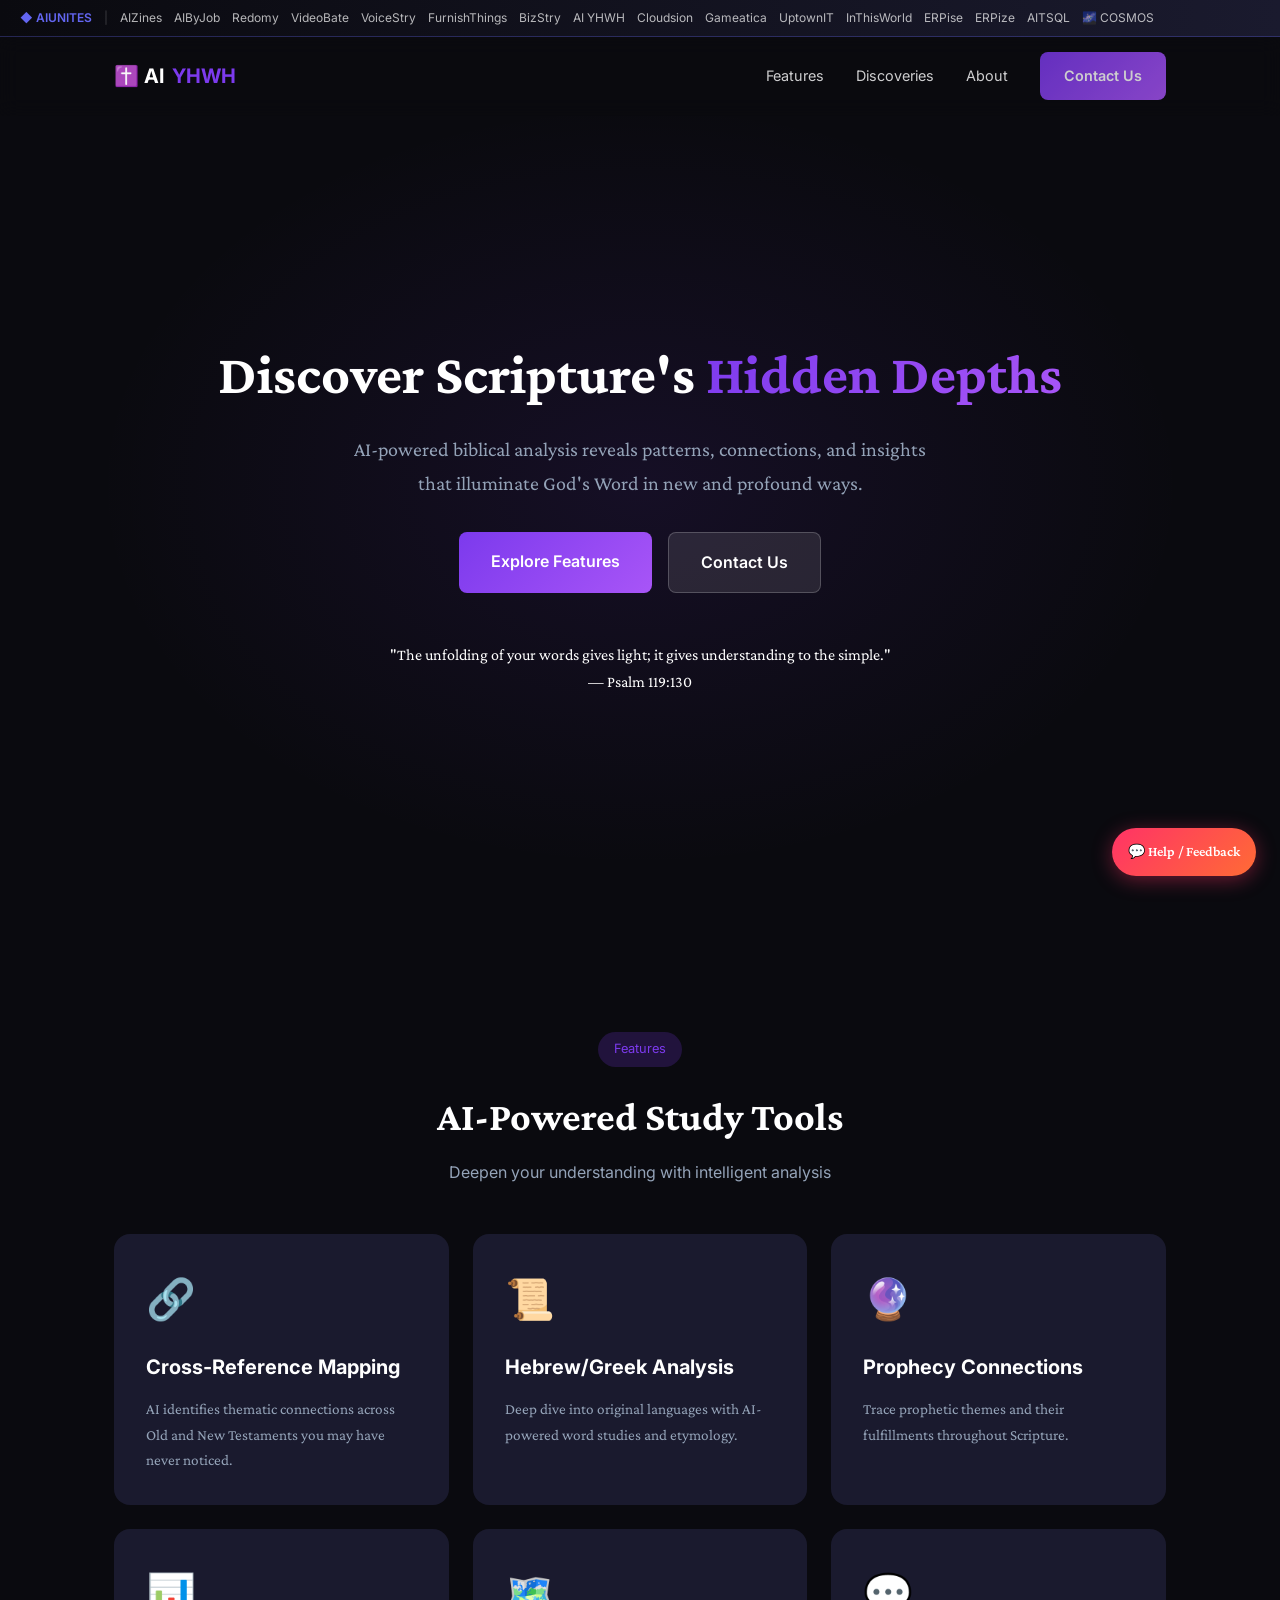
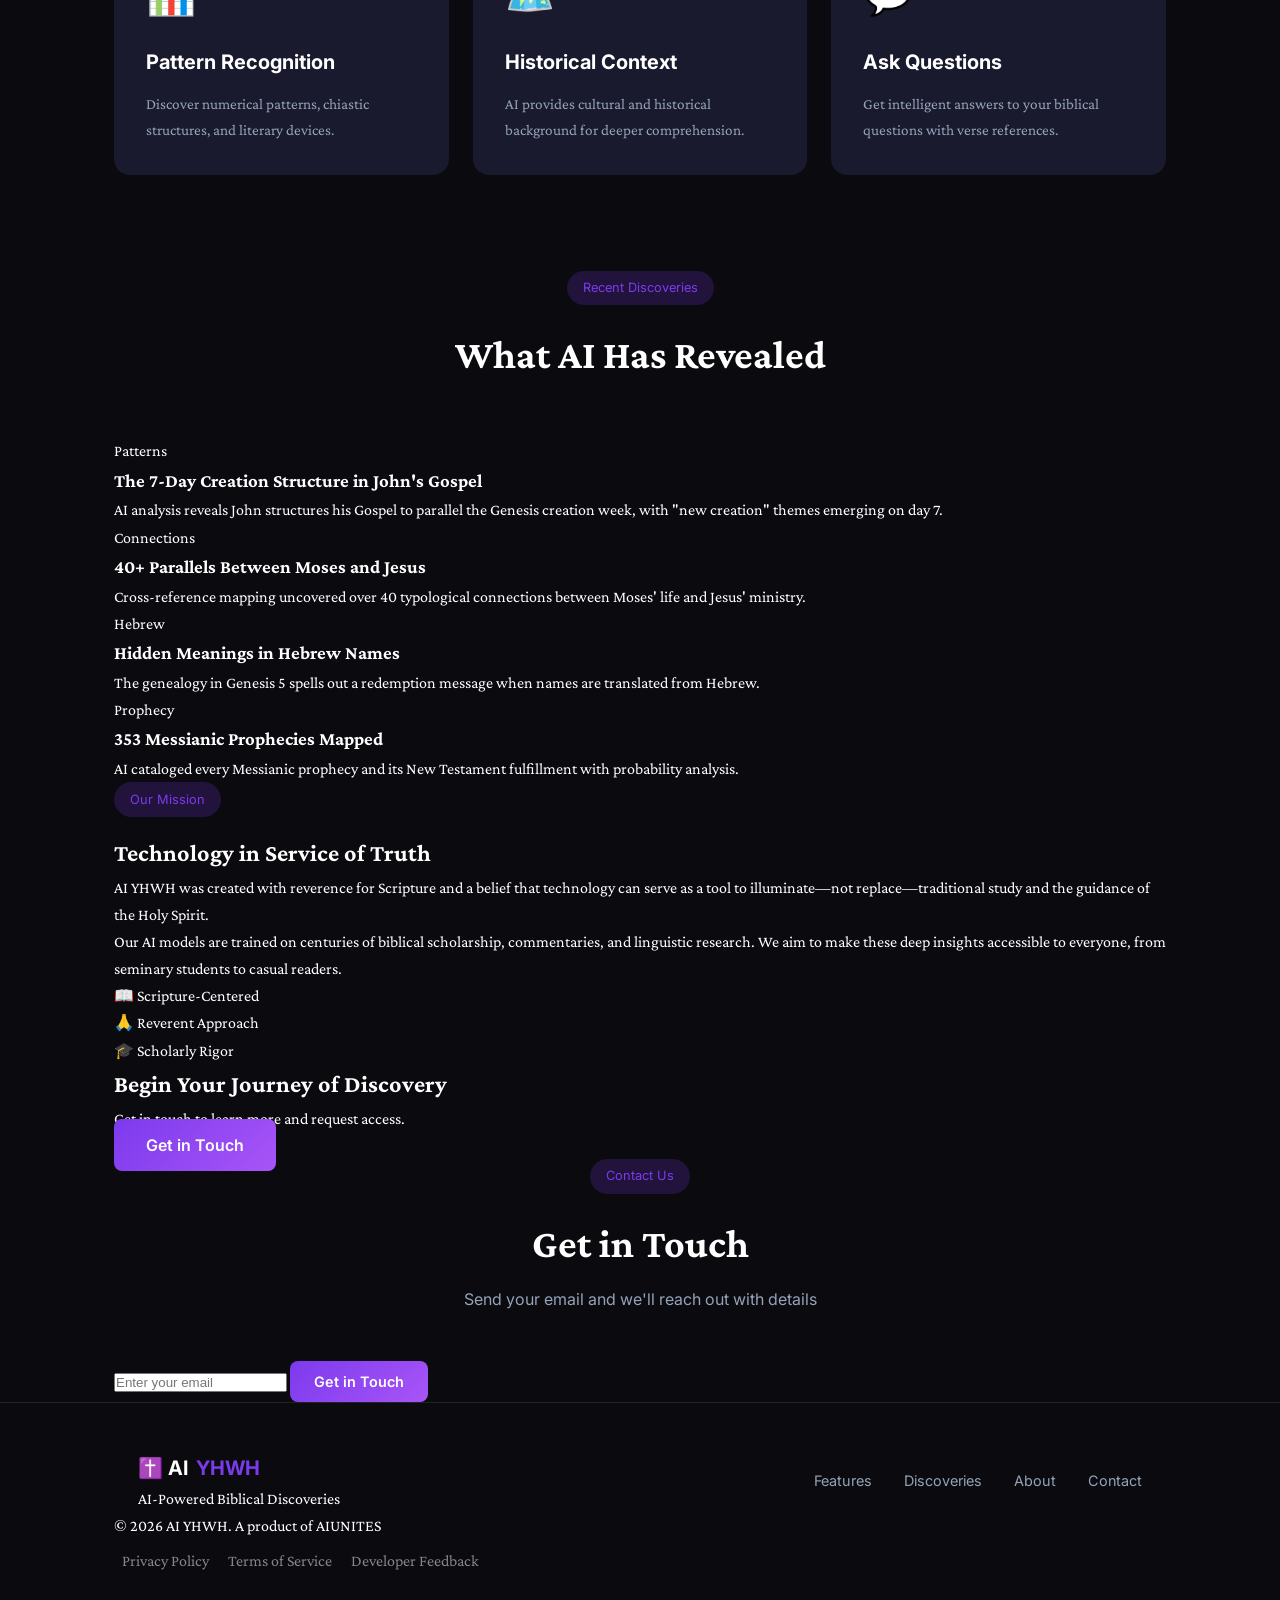
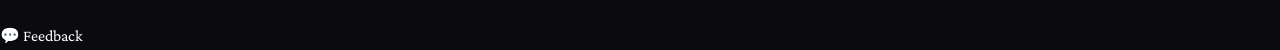
==== index.html @ 8c70fc8e "Code quality fixes: canonical, AdSense, copyright - 2026-03-30 07:07:35" ====
<!DOCTYPE html>
<html lang="en">
<head>
  <meta charset="UTF-8">
  
  <!-- Google Analytics 4 -->
  <script async src="https://www.googletagmanager.com/gtag/js?id=G-VP15KRLV6P"></script>
  <script>
    window.dataLayer = window.dataLayer || [];
    function gtag(){dataLayer.push(arguments);}
    gtag('js', new Date());
    gtag('config', 'G-VP15KRLV6P');
  </script>

  <!-- Google AdSense -->
  <script async src="https://pagead2.googlesyndication.com/pagead/js/adsbygoogle.js?client=ca-pub-4573596965267859" crossorigin="anonymous"></script>
  
  <meta name="viewport" content="width=device-width, initial-scale=1.0">
  
  <!-- Primary Meta Tags -->
  <title>AI YHWH - AI-Powered Biblical Discoveries & Insights</title>
  <meta name="title" content="AI YHWH - AI-Powered Biblical Discoveries">
  <meta name="description" content="Explore the Bible like never before with AI-powered insights. Discover hidden patterns, cross-references, and deeper meanings in Scripture through artificial intelligence.">
  <meta name="keywords" content="AI Bible study, biblical insights, scripture analysis, Bible AI, Christian technology, biblical patterns, Torah study, Hebrew analysis">
  <meta name="author" content="AIUNITES">
  <meta name="robots" content="index, follow">
  <link rel="canonical" href="https://aiyhwh.com/">
  
  <!-- Open Graph -->
  <meta property="og:type" content="website">
  <meta property="og:url" content="https://aiyhwh.com/">
  <meta property="og:title" content="AI YHWH - AI-Powered Biblical Discoveries">
  <meta property="og:description" content="Explore the Bible with AI-powered insights and discoveries.">
  <meta property="og:image" content="https://aiunites.github.io/aiyhwh-site/images/og-image.png">
  <meta property="og:site_name" content="AI YHWH">
  
  <!-- Twitter -->
  <meta name="twitter:card" content="summary_large_image">
  <meta name="twitter:title" content="AI YHWH - AI-Powered Biblical Discoveries">
  <meta name="twitter:description" content="Explore the Bible with AI-powered insights.">
  <meta name="twitter:image" content="https://aiunites.github.io/aiyhwh-site/images/og-image.png">
  
  <meta name="theme-color" content="#7c3aed">
  
  <script type="application/ld+json">
  {
    "@context": "https://schema.org",
    "@type": "WebApplication",
    "name": "AI YHWH",
    "url": "https://aiunites.github.io/aiyhwh-site/",
    "description": "AI-powered biblical discoveries and insights",
    "applicationCategory": "Education",
    "author": { "@type": "Organization", "name": "AIUNITES" }
  }
  </script>
  
  <link rel="preconnect" href="https://fonts.googleapis.com">
  <link rel="preconnect" href="https://fonts.gstatic.com" crossorigin>
  <link href="https://fonts.googleapis.com/css2?family=Crimson+Pro:wght@400;500;600;700&family=Inter:wght@400;500;600&display=swap" rel="stylesheet">
  <link rel="stylesheet" href="css/style.css">
  <link rel="icon" href="data:image/svg+xml,<svg xmlns='http://www.w3.org/2000/svg' viewBox='0 0 100 100'><text y='.9em' font-size='90'>✝️</text></svg>">
</head>
<body>
  <!-- AIUNITES Webring -->
  <style>.aiunites-bar{position:fixed;top:0;left:0;right:0;z-index:10000;background:linear-gradient(90deg,#0a0a0f,#1a1a2e);border-bottom:1px solid rgba(99,102,241,.3);padding:8px 0;font-size:12px}.aiunites-bar-content{max-width:1400px;margin:0 auto;padding:0 20px;display:flex;align-items:center;gap:12px;overflow-x:auto;scrollbar-width:none}.aiunites-bar-content::-webkit-scrollbar{display:none}.aiunites-bar a{color:rgba(255,255,255,.7);text-decoration:none;white-space:nowrap;transition:color .2s}.aiunites-bar a:hover{color:#fff}.aiunites-bar-brand{color:#6366f1!important;font-weight:600}.aiunites-bar-brand:hover{color:#818cf8!important}.aiunites-bar-divider{color:rgba(255,255,255,.2)}.aiunites-bar .current{color:#fff!important;font-weight:600;text-decoration:underline;text-underline-offset:3px;}body{padding-top:36px!important}.nav{top:36px!important}</style>
  <style>.wb-arrow{display:none;position:fixed;top:0;width:36px;height:33px;align-items:center;justify-content:center;cursor:pointer;z-index:10001;border:none;padding:0;font-size:16px;line-height:1;color:rgba(255,255,255,.8);transition:color .2s,opacity .2s}.wb-arrow:hover{color:#fff}.wb-left{left:0;background:linear-gradient(90deg,#0d0d1a 55%,transparent)}.wb-right{right:0;background:linear-gradient(270deg,#0d0d1a 55%,transparent)}@media (hover:hover) and (pointer:fine){.wb-arrow{display:flex}}</style>
  <button class="wb-arrow wb-left" id="wb-left" aria-label="Scroll webring left">&#8249;</button>
  <div class="aiunites-bar">
    <div class="aiunites-bar-content" id="wb-content">
      <a href="https://aiunites.github.io/aiunites-site/" class="aiunites-bar-brand">◆ AIUNITES</a>
      <span class="aiunites-bar-divider">|</span>
      <a href="https://aiunites.github.io/aizines-app/">AIZines</a>
      <a href="https://aiunites.github.io/aibyjob-demo/">AIByJob</a>
      <a href="https://aiunites.github.io/redomy-demo/">Redomy</a>
      <a href="https://aiunites.github.io/videobate-site/">VideoBate</a>
      <a href="https://aiunites.github.io/voicestry-site/">VoiceStry</a>
      <a href="https://aiunites.github.io/furnishthings-site/">FurnishThings</a>
      <a href="https://aiunites.github.io/bizstry-site/">BizStry</a>
      <a href="https://aiunites.github.io/aiyhwh-site/">AI YHWH</a>
      <a href="https://aiunites.github.io/cloudsion-site/">Cloudsion</a>
      <a href="https://aiunites.github.io/gameatica-site/">Gameatica</a>
      <a href="https://aiunites.github.io/uptownit-site/">UptownIT</a>
      <a href="https://aiunites.github.io/inthisworld-site/">InThisWorld</a>
      <a href="https://aiunites.github.io/erpise-site/">ERPise</a>
      <a href="https://aiunites.github.io/erpize-site/">ERPize</a>
      <a href="https://aiunites.github.io/aitsql-site/">AITSQL</a>
      <a href="https://aiunites.github.io/cosmostheopera-site/">🌌 COSMOS</a>
    </div>
  </div>
  <button class="wb-arrow wb-right" id="wb-right" aria-label="Scroll webring right">&#8250;</button>
  <script>(function(){if(location.protocol==='file:'||location.hostname==='localhost'||location.hostname==='127.0.0.1'){document.querySelectorAll('.aiunites-bar a').forEach(a=>{a.href=a.href.replace('https://aiunites.github.io/','../')+'index.html';});}document.querySelectorAll('.aiunites-bar a:not(.aiunites-bar-brand)').forEach(function(a){var h=a.getAttribute('href');if(h){var p=h.replace('https://aiunites.github.io','');if(p&&location.pathname.indexOf(p)!==-1)a.classList.add('current');}});var c=document.getElementById('wb-content'),l=document.getElementById('wb-left'),r=document.getElementById('wb-right');if(!c||!l||!r)return;function upd(){var atL=c.scrollLeft<8,atR=c.scrollLeft>=c.scrollWidth-c.clientWidth-8;l.style.opacity=atL?'0':'1';l.style.pointerEvents=atL?'none':'auto';r.style.opacity=atR?'0':'1';r.style.pointerEvents=atR?'none':'auto';}l.onclick=function(){c.scrollBy({left:-220,behavior:'smooth'});};r.onclick=function(){c.scrollBy({left:220,behavior:'smooth'});};c.addEventListener('scroll',upd,{passive:true});upd();})()</script>

  <nav class="nav">
    <div class="container nav-container">
      <a href="#" class="logo">✝️ AI<span>YHWH</span></a>
      <div class="nav-links" id="ay-nav">
        <a href="#features" onclick="ayClose()">Features</a>
        <a href="#discoveries" onclick="ayClose()">Discoveries</a>
        <a href="#about" onclick="ayClose()">About</a>
        <a href="#contact" class="btn btn-primary" onclick="ayClose()">Contact Us</a>
      </div>
      <button class="nav-hamburger" id="ay-hbg" aria-label="Menu" onclick="this.classList.toggle('open');document.getElementById('ay-nav').classList.toggle('open')"><span></span><span></span><span></span></button>
    </div>
  </nav>
  <script>function ayClose(){document.getElementById('ay-nav').classList.remove('open');document.getElementById('ay-hbg').classList.remove('open');}</script>

  <section class="hero">
    <div class="container">
            <h1>Discover Scripture's <span class="gradient-text">Hidden Depths</span></h1>
      <p class="hero-sub">AI-powered biblical analysis reveals patterns, connections, and insights that illuminate God's Word in new and profound ways.</p>
      <div class="hero-cta">
        <a href="#discoveries" class="btn btn-primary btn-lg">Explore Features</a>
        <a href="#contact" class="btn btn-secondary btn-lg">Contact Us</a>
      </div>
      <div class="hero-verse">
        <p>"The unfolding of your words gives light; it gives understanding to the simple."</p>
        <span>— Psalm 119:130</span>
      </div>
    </div>
  </section>

  <section class="features" id="features">
    <div class="container">
      <div class="section-header">
        <span class="badge">Features</span>
        <h2>AI-Powered Study Tools</h2>
        <p>Deepen your understanding with intelligent analysis</p>
      </div>
      <div class="features-grid">
        <div class="feature-card">
          <div class="feature-icon">🔗</div>
          <h3>Cross-Reference Mapping</h3>
          <p>AI identifies thematic connections across Old and New Testaments you may have never noticed.</p>
        </div>
        <div class="feature-card">
          <div class="feature-icon">📜</div>
          <h3>Hebrew/Greek Analysis</h3>
          <p>Deep dive into original languages with AI-powered word studies and etymology.</p>
        </div>
        <div class="feature-card">
          <div class="feature-icon">🔮</div>
          <h3>Prophecy Connections</h3>
          <p>Trace prophetic themes and their fulfillments throughout Scripture.</p>
        </div>
        <div class="feature-card">
          <div class="feature-icon">📊</div>
          <h3>Pattern Recognition</h3>
          <p>Discover numerical patterns, chiastic structures, and literary devices.</p>
        </div>
        <div class="feature-card">
          <div class="feature-icon">🗺️</div>
          <h3>Historical Context</h3>
          <p>AI provides cultural and historical background for deeper comprehension.</p>
        </div>
        <div class="feature-card">
          <div class="feature-icon">💬</div>
          <h3>Ask Questions</h3>
          <p>Get intelligent answers to your biblical questions with verse references.</p>
        </div>
      </div>
    </div>
  </section>

  <section class="discoveries" id="discoveries">
    <div class="container">
      <div class="section-header">
        <span class="badge">Recent Discoveries</span>
        <h2>What AI Has Revealed</h2>
      </div>
      <div class="discoveries-grid">
        <div class="discovery-card">
          <span class="discovery-tag">Patterns</span>
          <h3>The 7-Day Creation Structure in John's Gospel</h3>
          <p>AI analysis reveals John structures his Gospel to parallel the Genesis creation week, with "new creation" themes emerging on day 7.</p>
        </div>
        <div class="discovery-card">
          <span class="discovery-tag">Connections</span>
          <h3>40+ Parallels Between Moses and Jesus</h3>
          <p>Cross-reference mapping uncovered over 40 typological connections between Moses' life and Jesus' ministry.</p>
        </div>
        <div class="discovery-card">
          <span class="discovery-tag">Hebrew</span>
          <h3>Hidden Meanings in Hebrew Names</h3>
          <p>The genealogy in Genesis 5 spells out a redemption message when names are translated from Hebrew.</p>
        </div>
        <div class="discovery-card">
          <span class="discovery-tag">Prophecy</span>
          <h3>353 Messianic Prophecies Mapped</h3>
          <p>AI cataloged every Messianic prophecy and its New Testament fulfillment with probability analysis.</p>
        </div>
      </div>
    </div>
  </section>

  <section class="about" id="about">
    <div class="container">
      <div class="about-content">
        <span class="badge">Our Mission</span>
        <h2>Technology in Service of Truth</h2>
        <p>AI YHWH was created with reverence for Scripture and a belief that technology can serve as a tool to illuminate—not replace—traditional study and the guidance of the Holy Spirit.</p>
        <p>Our AI models are trained on centuries of biblical scholarship, commentaries, and linguistic research. We aim to make these deep insights accessible to everyone, from seminary students to casual readers.</p>
        <div class="about-values">
          <div class="value">
            <span class="value-icon">📖</span>
            <span>Scripture-Centered</span>
          </div>
          <div class="value">
            <span class="value-icon">🙏</span>
            <span>Reverent Approach</span>
          </div>
          <div class="value">
            <span class="value-icon">🎓</span>
            <span>Scholarly Rigor</span>
          </div>
        </div>
      </div>
    </div>
  </section>

  <section class="cta-section">
    <div class="container">
      <h2>Begin Your Journey of Discovery</h2>
      <p>Get in touch to learn more and request access.</p>
      <a href="#contact" class="btn btn-primary btn-lg">Get in Touch</a>
    </div>
  </section>

  <section class="contact" id="contact">
    <div class="container">
      <div class="section-header">
        <span class="badge">Contact Us</span>
        <h2>Get in Touch</h2>
        <p>Send your email and we'll reach out with details</p>
      </div>
      <form class="signup-form" id="signup-form">
        <input type="email" placeholder="Enter your email" required>
        <button type="submit" class="btn btn-primary">Get in Touch</button>
      </form>
    </div>
  </section>

  <footer class="footer">
    <div class="container">
      <div class="footer-content">
        <div class="footer-brand">
          <span class="logo">✝️ AI<span>YHWH</span></span>
          <p>AI-Powered Biblical Discoveries</p>
        </div>
        <div class="footer-links">
          <a href="#features">Features</a>
          <a href="#discoveries">Discoveries</a>
          <a href="#about">About</a>
          <a href="#contact">Contact</a>
        </div>
      </div>
      <div class="footer-bottom">
                <p>&copy; 2026 AI YHWH. A product of <a href="https://aiunites.github.io/aiunites-site">AIUNITES</a></p>
        <div class="footer-legal" style="margin-top:8px;">
          <a href="https://aiunites.github.io/aiunites-site/legal.html#privacy" style="color:rgba(255,255,255,0.5);margin:0 8px;">Privacy Policy</a>
          <a href="https://aiunites.github.io/aiunites-site/legal.html#terms" style="color:rgba(255,255,255,0.5);margin:0 8px;">Terms of Service</a>
          <a href="https://github.com/AIUNITES/aiyhwh-site/issues" target="_blank" style="color:rgba(255,255,255,0.5);margin:0 8px;">Developer Feedback</a>
        </div>
      </div>
    </div>
  </footer>

  <a href="https://docs.google.com/forms/d/e/1FAIpQLSeQUi49AdTBRjetz5MDFQgMIkm9-vOMb_ARKwYEz41j_Nfiwg/viewform?usp=pp_url&entry.2053726945=AI_YHWH" target="_blank" class="feedback-btn">💬 Feedback</a>

  <script>
    document.getElementById('signup-form').addEventListener('submit', function(e) {
      e.preventDefault();
      const email = this.querySelector('input').value;
      const btn = this.querySelector('button');
      
      // Submit to Google Forms
      fetch('https://docs.google.com/forms/d/e/1FAIpQLSeQUi49AdTBRjetz5MDFQgMIkm9-vOMb_ARKwYEz41j_Nfiwg/formResponse?entry.904300305=' + encodeURIComponent(email) + '&entry.2053726945=AI_YHWH', {
        method: 'POST',
        mode: 'no-cors'
      });
      
      btn.textContent = '✓ You\'re on the list!';
      btn.style.background = '#10b981';
      this.querySelector('input').value = '';
      setTimeout(() => { btn.textContent = 'Get in Touch'; btn.style.background = ''; }, 3000);
    });
  </script>

  <!-- Floating Help Button -->
  <style>.help-fab{position:fixed;bottom:24px;right:24px;width:auto;padding:0 16px;height:48px;background:linear-gradient(135deg,#ff3366,#ff6b35);border-radius:24px;display:flex;align-items:center;gap:8px;font-size:14px;font-weight:600;color:#fff;text-decoration:none;box-shadow:0 4px 20px rgba(255,51,102,0.4);transition:all 0.3s;z-index:9999;}.help-fab:hover{transform:scale(1.05);box-shadow:0 6px 30px rgba(255,51,102,0.5);}</style>
  <a href="https://docs.google.com/forms/d/e/1FAIpQLSeQUi49AdTBRjetz5MDFQgMIkm9-vOMb_ARKwYEz41j_Nfiwg/viewform?usp=pp_url&entry.2053726945=AI+YHWH" target="_blank" class="help-fab">💬 Help / Feedback</a>

</body>
</html>
---- css/style.css ----
/* AIUNITES Webring Bar */
.aiunites-bar { background: linear-gradient(90deg, #0a0a0f 0%, #1a1a2e 100%); border-bottom: 1px solid rgba(99, 102, 241, 0.3); padding: 8px 0; font-size: 12px; font-family: 'Inter', sans-serif; }
.aiunites-bar-content { max-width: 1400px; margin: 0 auto; padding: 0 20px; display: flex; align-items: center; gap: 12px; overflow-x: auto; scrollbar-width: none; }
.aiunites-bar-content::-webkit-scrollbar { display: none; }
.aiunites-bar a { color: rgba(255,255,255,0.7); text-decoration: none; white-space: nowrap; transition: color 0.2s; }
.aiunites-bar a:hover { color: #fff; }
.aiunites-bar-brand { color: #6366f1 !important; font-weight: 600; }
.aiunites-bar-brand:hover { color: #818cf8 !important; }
.aiunites-bar-divider { color: rgba(255,255,255,0.2); }

:root {
  --primary: #7c3aed;
  --primary-dark: #6d28d9;
  --dark: #0a0a0f;
  --dark-light: #1a1a2e;
  --white: #ffffff;
  --gray: #94a3b8;
  --gradient: linear-gradient(135deg, #7c3aed, #a855f7);
}

* { margin: 0; padding: 0; box-sizing: border-box; }
html { scroll-behavior: smooth; }
body { font-family: 'Crimson Pro', Georgia, serif; background: var(--dark); color: var(--white); line-height: 1.7; }
a { color: inherit; text-decoration: none; }
.container { max-width: 1100px; margin: 0 auto; padding: 0 1.5rem; }

/* Navigation */
.nav { position: fixed; top: 36px; left: 0; right: 0; padding: 1rem 0; z-index: 100; background: rgba(10,10,15,0.9); backdrop-filter: blur(10px); }
.nav-container { max-width: 1100px; margin: 0 auto; padding: 0 1.5rem; display: flex; justify-content: space-between; align-items: center; }
.logo { font-family: 'Inter', sans-serif; font-size: 1.25rem; font-weight: 700; display: flex; align-items: center; gap: 0.5rem; }
.logo span { color: var(--primary); }
.nav-links { display: flex; align-items: center; gap: 2rem; font-family: 'Inter', sans-serif; font-size: 0.9rem; flex-wrap: nowrap; }
.nav-links a { opacity: 0.8; transition: opacity 0.3s; white-space: nowrap; }
.nav-links a:hover { opacity: 1; }
.nav-hamburger{display:none;flex-direction:column;justify-content:center;gap:5px;background:none;border:none;cursor:pointer;padding:6px;color:#fff;z-index:200;flex-shrink:0;margin-left:auto}
.nav-hamburger span{display:block;width:22px;height:2px;background:currentColor;border-radius:2px;transition:all .25s}
.nav-hamburger.open span:nth-child(1){transform:translateY(7px) rotate(45deg)}
.nav-hamburger.open span:nth-child(2){opacity:0}
.nav-hamburger.open span:nth-child(3){transform:translateY(-7px) rotate(-45deg)}
@media(max-width:768px){
.nav-hamburger{display:flex}
.nav-links{visibility:hidden;max-height:0;overflow:hidden;position:absolute;top:100%;left:0;right:0;background:rgba(10,10,15,0.98);backdrop-filter:blur(10px);flex-direction:column;padding:0 1.5rem;gap:0;border-bottom:1px solid rgba(124,58,237,0.15);z-index:10001;transition:max-height .3s ease,visibility 0s .3s,padding .3s,gap .3s}
.nav-links.open{visibility:visible;max-height:400px;padding:1rem 1.5rem;gap:1rem;transition:max-height .3s ease,padding .3s,gap .3s}
}
.btn { padding: 0.75rem 1.5rem; border-radius: 8px; font-weight: 600; font-family: 'Inter', sans-serif; transition: all 0.3s; cursor: pointer; border: none; font-size: 0.9rem; }
.btn-primary { background: var(--gradient); color: white; }
.btn-primary:hover { transform: translateY(-2px); box-shadow: 0 10px 30px rgba(124,58,237,0.3); }
.btn-secondary { background: rgba(255,255,255,0.1); color: white; border: 1px solid rgba(255,255,255,0.2); }
.btn-lg { padding: 1rem 2rem; font-size: 1rem; }

/* Hero */
.hero { min-height: 100vh; display: flex; align-items: center; justify-content: center; text-align: center; padding: 8rem 1.5rem 4rem; background: radial-gradient(ellipse at center, rgba(124,58,237,0.1) 0%, transparent 60%); }
.hero-badge { display: inline-block; padding: 0.5rem 1rem; background: rgba(124,58,237,0.2); border-radius: 50px; font-size: 0.85rem; color: var(--primary); margin-bottom: 1.5rem; font-family: 'Inter', sans-serif; }
.hero h1 { font-size: 3.5rem; font-weight: 700; line-height: 1.2; margin-bottom: 1.5rem; }
.gradient-text { background: var(--gradient); -webkit-background-clip: text; -webkit-text-fill-color: transparent; background-clip: text; }
.hero-sub { font-size: 1.25rem; color: var(--gray); max-width: 600px; margin: 0 auto 2rem; }
.hero-cta { display: flex; gap: 1rem; justify-content: center; flex-wrap: wrap; margin-bottom: 3rem; }

/* Features */
.features { padding: 6rem 0; }
.features-grid { display: grid; grid-template-columns: repeat(auto-fit, minmax(300px, 1fr)); gap: 1.5rem; }
.feature-card { background: var(--dark-light); padding: 2rem; border-radius: 16px; transition: transform 0.3s, box-shadow 0.3s; }
.feature-card:hover { transform: translateY(-5px); box-shadow: 0 20px 40px rgba(0,0,0,0.3); }
.feature-icon { font-size: 2.5rem; margin-bottom: 1rem; }
.feature-card h3 { font-size: 1.25rem; margin-bottom: 0.75rem; font-family: 'Inter', sans-serif; }
.feature-card p { color: var(--gray); font-size: 0.95rem; }

/* Section Header */
.section-header { text-align: center; margin-bottom: 3rem; }
.badge { display: inline-block; padding: 0.4rem 1rem; background: rgba(124,58,237,0.2); border-radius: 50px; font-size: 0.8rem; color: var(--primary); margin-bottom: 1rem; font-family: 'Inter', sans-serif; }
.section-header h2 { font-size: 2.5rem; margin-bottom: 0.5rem; }
.section-header p { color: var(--gray); font-family: 'Inter', sans-serif; }

/* Footer */
.footer { padding: 3rem 0; border-top: 1px solid rgba(255,255,255,0.1); }
.footer-content { display: flex; justify-content: space-between; align-items: center; flex-wrap: wrap; gap: 1rem; max-width: 1100px; margin: 0 auto; padding: 0 1.5rem; }
.footer-links { display: flex; gap: 2rem; font-family: 'Inter', sans-serif; font-size: 0.9rem; }
.footer-links a { color: var(--gray); transition: color 0.3s; }
.footer-links a:hover { color: white; }

/* Feedback Button */
.feature-request-btn { position: fixed; bottom: 24px; right: 24px; padding: 0.75rem 1.25rem; background: var(--gradient); color: white; border-radius: 50px; font-weight: 600; font-size: 0.9rem; box-shadow: 0 4px 20px rgba(124,58,237,0.4); transition: all 0.3s; z-index: 100; font-family: 'Inter', sans-serif; display: flex; align-items: center; gap: 0.5rem; }
.feature-request-btn:hover { transform: translateY(-3px); }

/* Responsive */
@media (max-width: 768px) {
  .nav { top: 32px; }
  

  
  .hero { padding-top: 10rem; }
  .hero h1 { font-size: 2.25rem; }
  .footer-content { flex-direction: column; text-align: center; }
}

@media (max-width: 480px) {
  .nav-links {
    gap: 0.5rem;
  }
  
  .nav-links a {
    font-size: 0.8rem;
  }
  
  .logo {
    font-size: 1rem;
  }
}
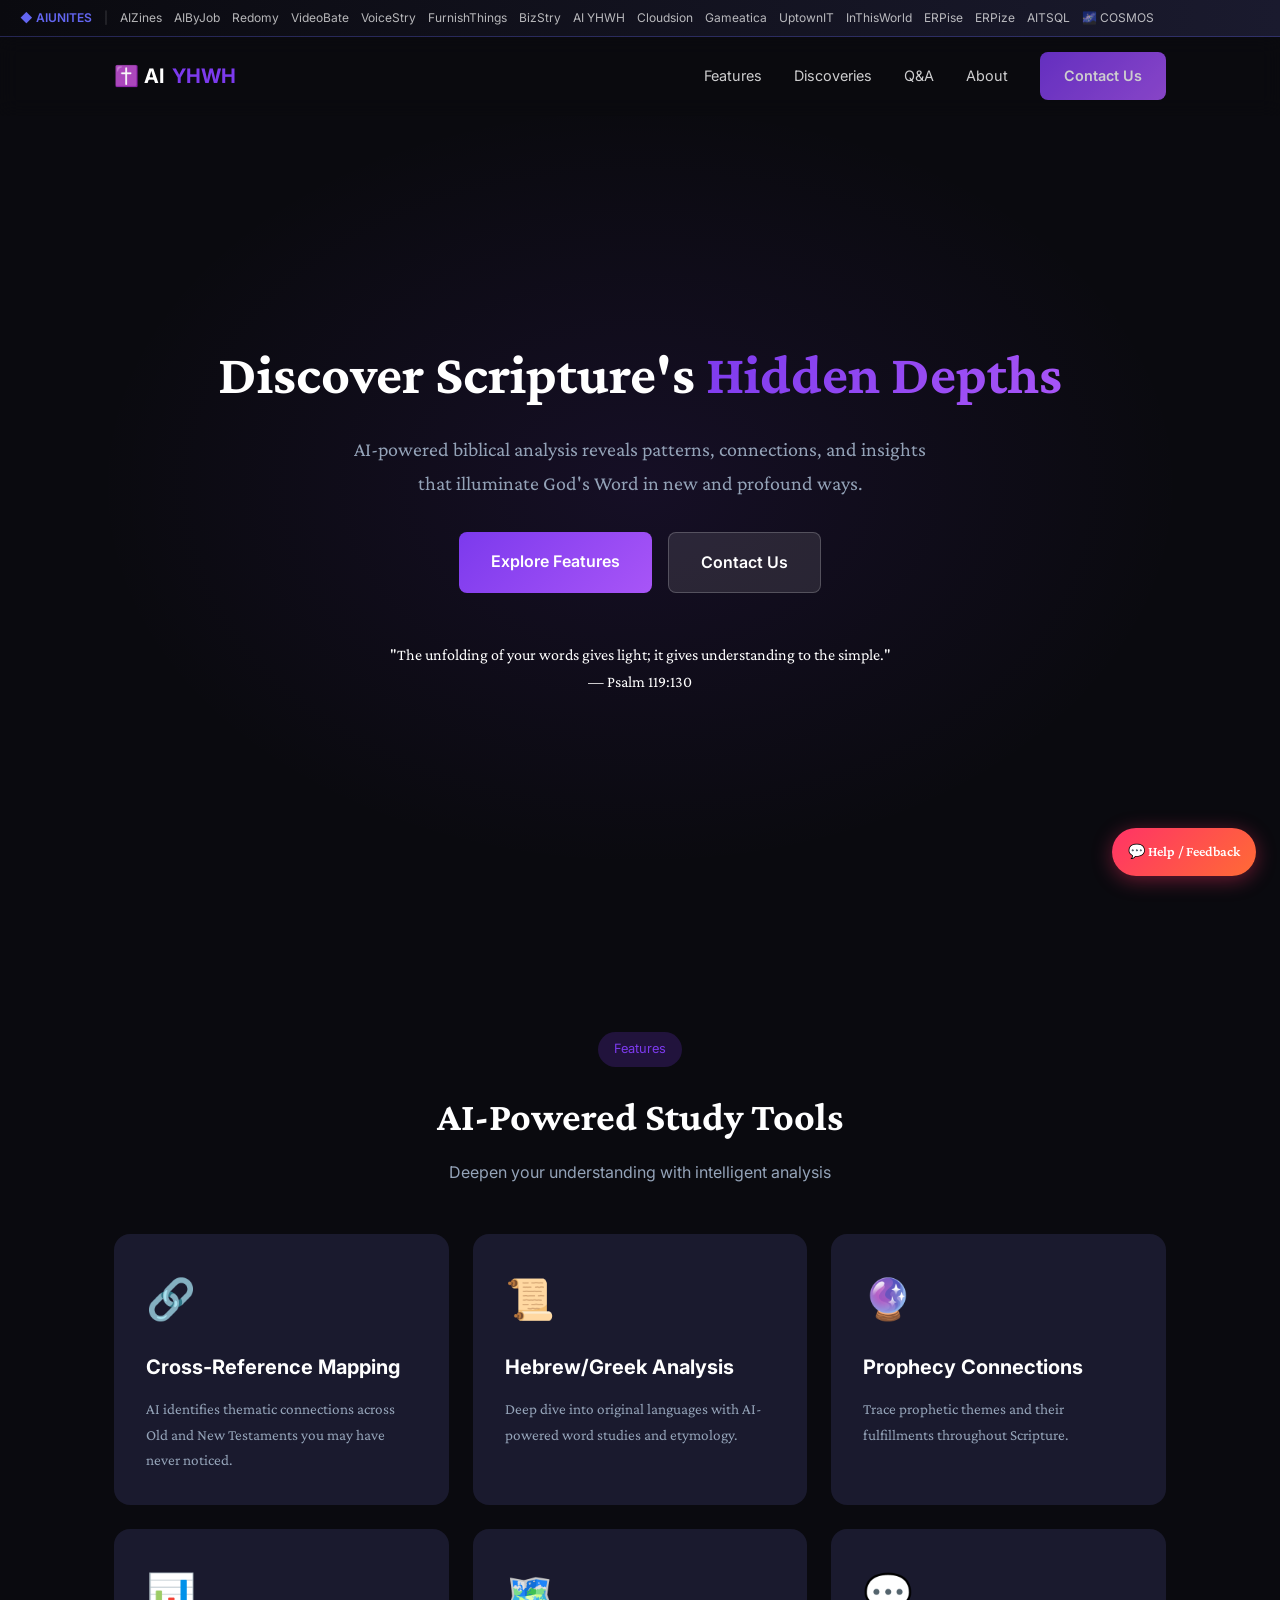
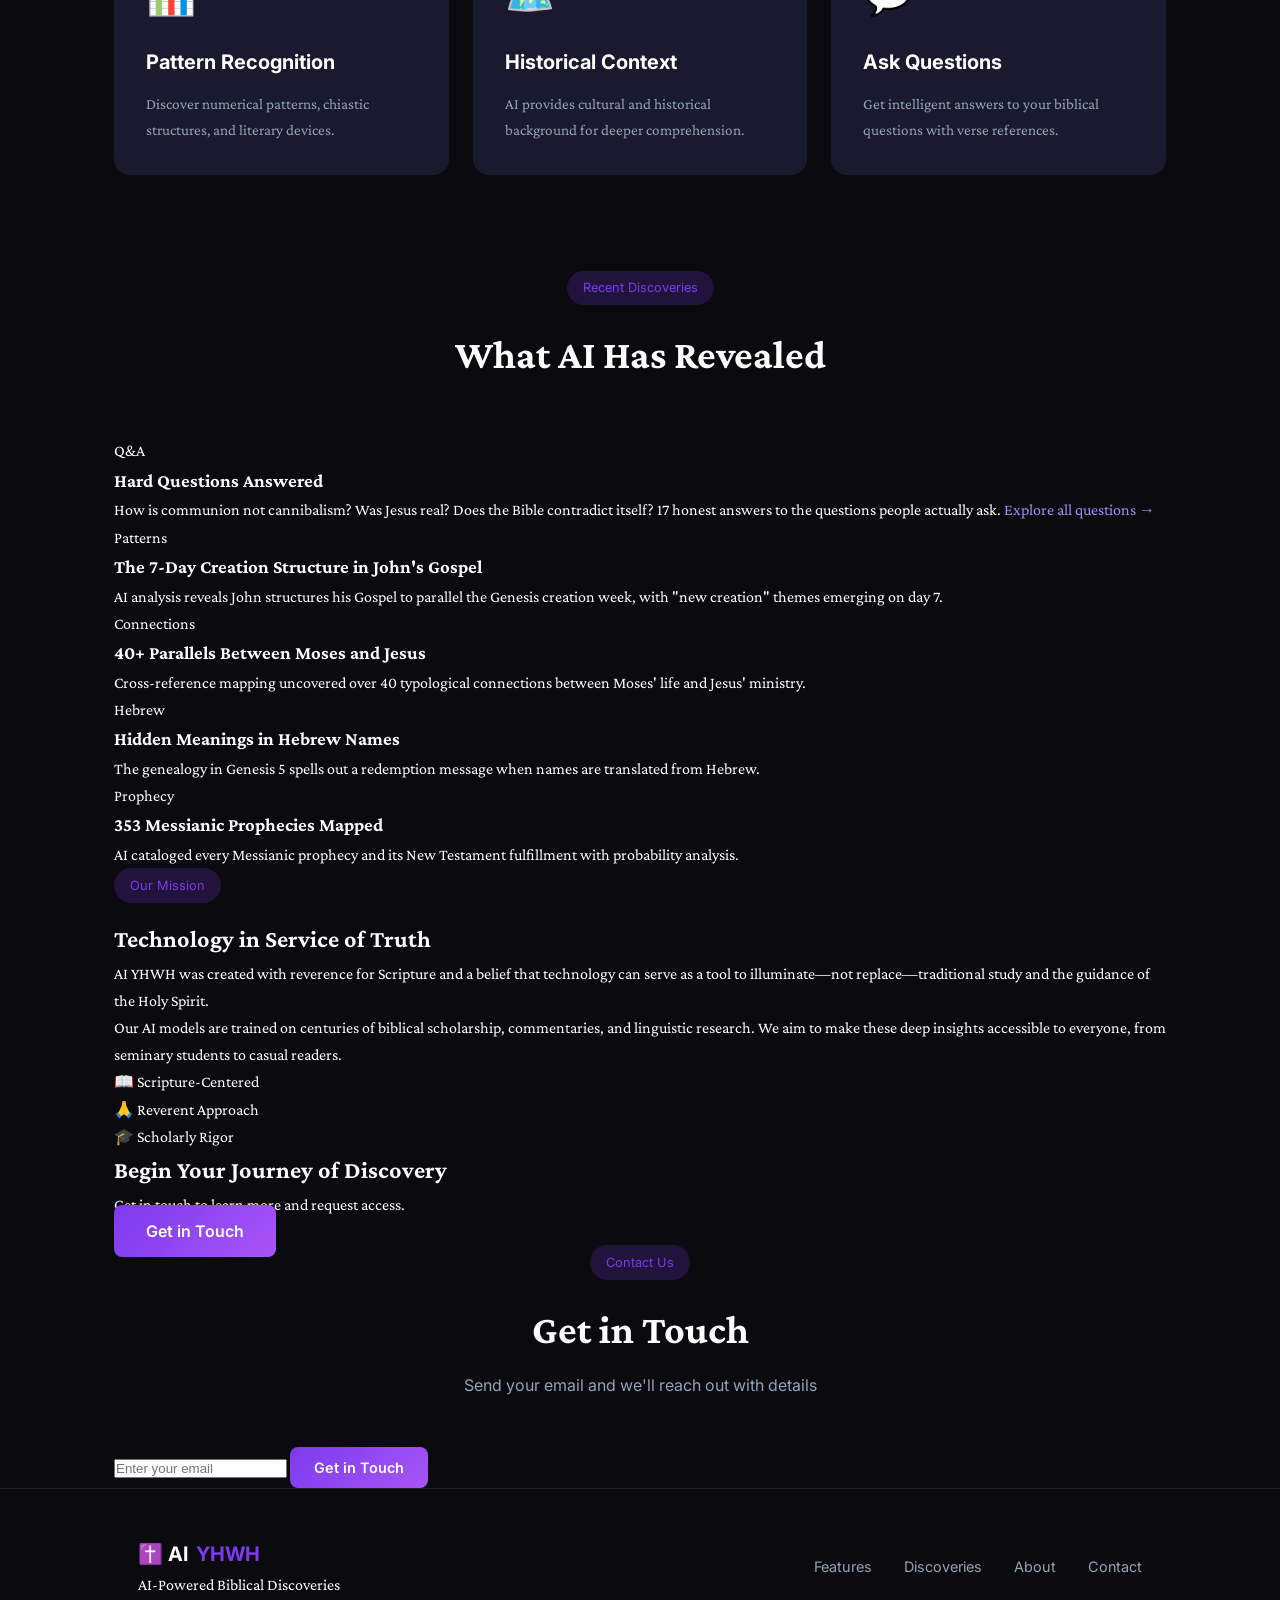
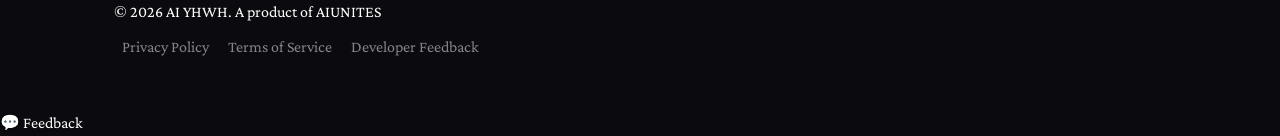
==== commit d02867e2: "Auto-publish: 2026-04-19 08:33:05" ====
--- a/index.html
+++ b/index.html
@@ -96,6 +96,7 @@
       <div class="nav-links" id="ay-nav">
         <a href="#features" onclick="ayClose()">Features</a>
         <a href="#discoveries" onclick="ayClose()">Discoveries</a>
+        <a href="qa.html">Q&amp;A</a>
         <a href="#about" onclick="ayClose()">About</a>
         <a href="#contact" class="btn btn-primary" onclick="ayClose()">Contact Us</a>
       </div>
@@ -168,6 +169,11 @@
         <h2>What AI Has Revealed</h2>
       </div>
       <div class="discoveries-grid">
+        <div class="discovery-card">
+          <span class="discovery-tag">Q&amp;A</span>
+          <h3><a href="qa.html" style="color:inherit;text-decoration:none;">Hard Questions Answered</a></h3>
+          <p>How is communion not cannibalism? Was Jesus real? Does the Bible contradict itself? 17 honest answers to the questions people actually ask. <a href="qa.html" style="color:#a78bfa;">Explore all questions &rarr;</a></p>
+        </div>
         <div class="discovery-card">
           <span class="discovery-tag">Patterns</span>
           <h3>The 7-Day Creation Structure in John's Gospel</h3>
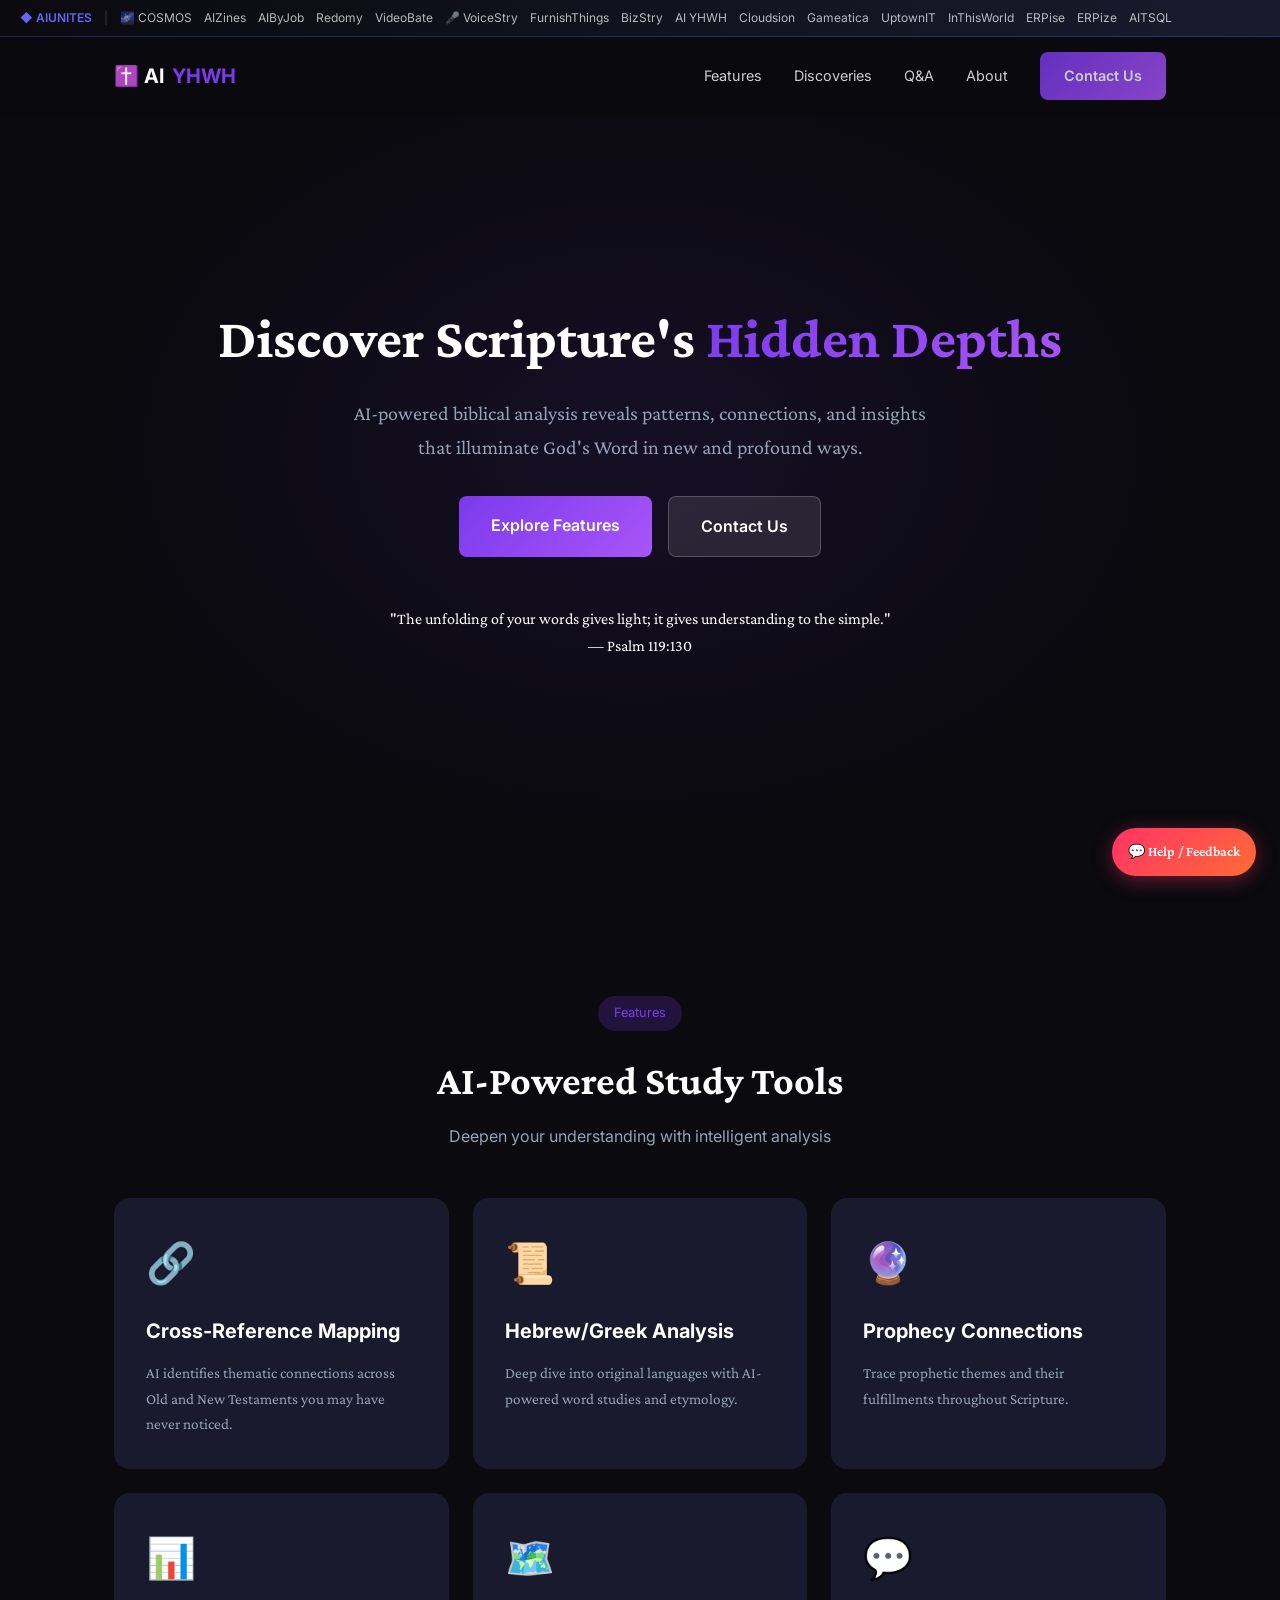
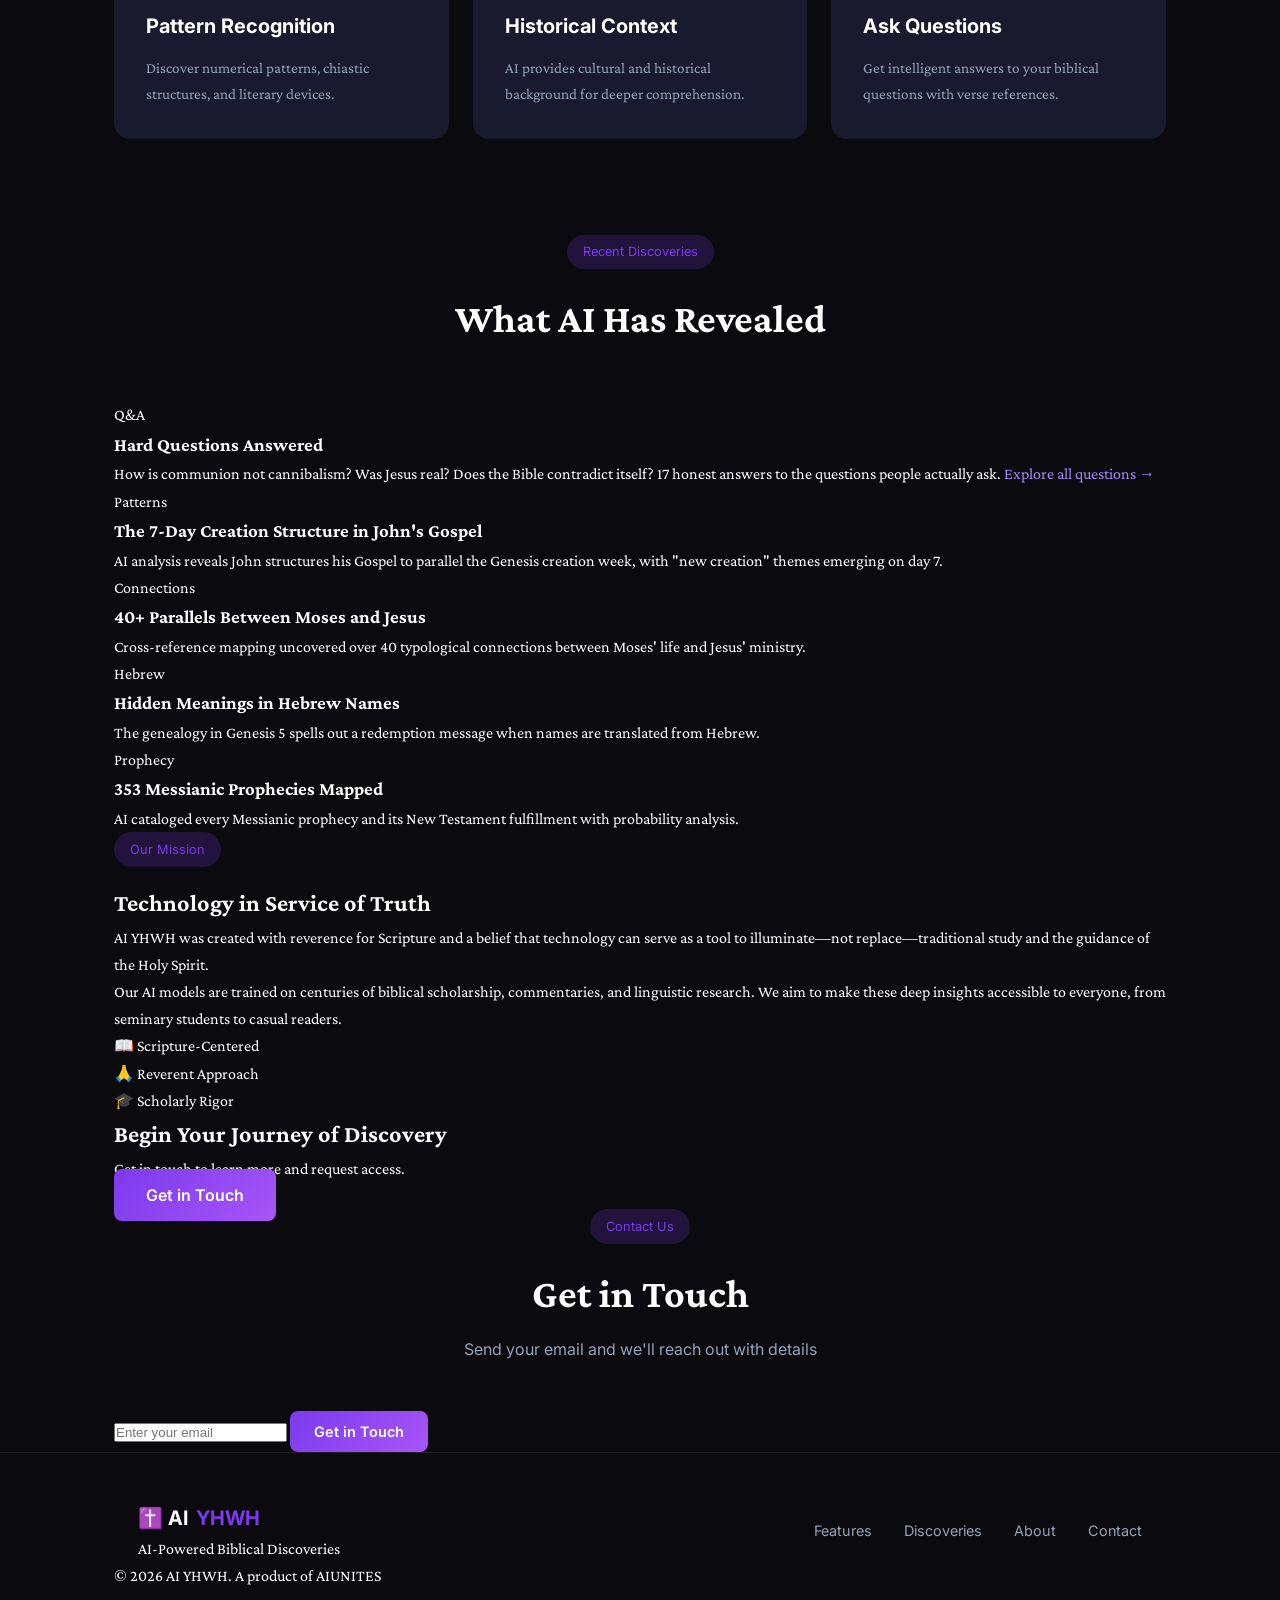
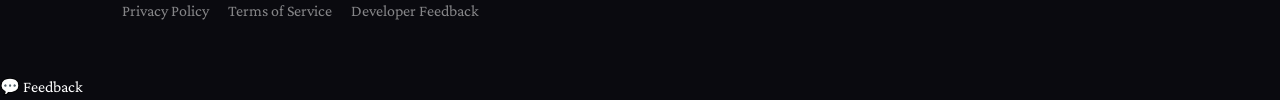
==== commit 8a1b80f8: "Auto-publish: 2026-04-27 19:10:02" ====
--- a/index.html
+++ b/index.html
@@ -1,4 +1,4 @@
-<!DOCTYPE html>
+﻿<!DOCTYPE html>
 <html lang="en">
 <head>
   <meta charset="UTF-8">
@@ -62,33 +62,11 @@
 </head>
 <body>
   <!-- AIUNITES Webring -->
-  <style>.aiunites-bar{position:fixed;top:0;left:0;right:0;z-index:10000;background:linear-gradient(90deg,#0a0a0f,#1a1a2e);border-bottom:1px solid rgba(99,102,241,.3);padding:8px 0;font-size:12px}.aiunites-bar-content{max-width:1400px;margin:0 auto;padding:0 20px;display:flex;align-items:center;gap:12px;overflow-x:auto;scrollbar-width:none}.aiunites-bar-content::-webkit-scrollbar{display:none}.aiunites-bar a{color:rgba(255,255,255,.7);text-decoration:none;white-space:nowrap;transition:color .2s}.aiunites-bar a:hover{color:#fff}.aiunites-bar-brand{color:#6366f1!important;font-weight:600}.aiunites-bar-brand:hover{color:#818cf8!important}.aiunites-bar-divider{color:rgba(255,255,255,.2)}.aiunites-bar .current{color:#fff!important;font-weight:600;text-decoration:underline;text-underline-offset:3px;}body{padding-top:36px!important}.nav{top:36px!important}</style>
-  <style>.wb-arrow{display:none;position:fixed;top:0;width:36px;height:33px;align-items:center;justify-content:center;cursor:pointer;z-index:10001;border:none;padding:0;font-size:16px;line-height:1;color:rgba(255,255,255,.8);transition:color .2s,opacity .2s}.wb-arrow:hover{color:#fff}.wb-left{left:0;background:linear-gradient(90deg,#0d0d1a 55%,transparent)}.wb-right{right:0;background:linear-gradient(270deg,#0d0d1a 55%,transparent)}@media (hover:hover) and (pointer:fine){.wb-arrow{display:flex}}</style>
-  <button class="wb-arrow wb-left" id="wb-left" aria-label="Scroll webring left">&#8249;</button>
-  <div class="aiunites-bar">
-    <div class="aiunites-bar-content" id="wb-content">
-      <a href="https://aiunites.github.io/aiunites-site/" class="aiunites-bar-brand">◆ AIUNITES</a>
-      <span class="aiunites-bar-divider">|</span>
-      <a href="https://aiunites.github.io/aizines-app/">AIZines</a>
-      <a href="https://aiunites.github.io/aibyjob-demo/">AIByJob</a>
-      <a href="https://aiunites.github.io/redomy-demo/">Redomy</a>
-      <a href="https://aiunites.github.io/videobate-site/">VideoBate</a>
-      <a href="https://aiunites.github.io/voicestry-site/">VoiceStry</a>
-      <a href="https://aiunites.github.io/furnishthings-site/">FurnishThings</a>
-      <a href="https://aiunites.github.io/bizstry-site/">BizStry</a>
-      <a href="https://aiunites.github.io/aiyhwh-site/">AI YHWH</a>
-      <a href="https://aiunites.github.io/cloudsion-site/">Cloudsion</a>
-      <a href="https://aiunites.github.io/gameatica-site/">Gameatica</a>
-      <a href="https://aiunites.github.io/uptownit-site/">UptownIT</a>
-      <a href="https://aiunites.github.io/inthisworld-site/">InThisWorld</a>
-      <a href="https://aiunites.github.io/erpise-site/">ERPise</a>
-      <a href="https://aiunites.github.io/erpize-site/">ERPize</a>
-      <a href="https://aiunites.github.io/aitsql-site/">AITSQL</a>
-      <a href="https://aiunites.github.io/cosmostheopera-site/">🌌 COSMOS</a>
-    </div>
-  </div>
-  <button class="wb-arrow wb-right" id="wb-right" aria-label="Scroll webring right">&#8250;</button>
-  <script>(function(){if(location.protocol==='file:'||location.hostname==='localhost'||location.hostname==='127.0.0.1'){document.querySelectorAll('.aiunites-bar a').forEach(a=>{a.href=a.href.replace('https://aiunites.github.io/','../')+'index.html';});}document.querySelectorAll('.aiunites-bar a:not(.aiunites-bar-brand)').forEach(function(a){var h=a.getAttribute('href');if(h){var p=h.replace('https://aiunites.github.io','');if(p&&location.pathname.indexOf(p)!==-1)a.classList.add('current');}});var c=document.getElementById('wb-content'),l=document.getElementById('wb-left'),r=document.getElementById('wb-right');if(!c||!l||!r)return;function upd(){var atL=c.scrollLeft<8,atR=c.scrollLeft>=c.scrollWidth-c.clientWidth-8;l.style.opacity=atL?'0':'1';l.style.pointerEvents=atL?'none':'auto';r.style.opacity=atR?'0':'1';r.style.pointerEvents=atR?'none':'auto';}l.onclick=function(){c.scrollBy({left:-220,behavior:'smooth'});};r.onclick=function(){c.scrollBy({left:220,behavior:'smooth'});};c.addEventListener('scroll',upd,{passive:true});upd();})()</script>
+  <style>.aiunites-bar{position:fixed;top:0;left:0;right:0;z-index:1100;background:linear-gradient(90deg,#0a0a0f,#1a1a2e);border-bottom:1px solid rgba(99,102,241,.3);padding:8px 0;font-size:12px}.aiunites-bar-content{max-width:1400px;margin:0 auto;padding:0 20px;display:flex;align-items:center;gap:12px;overflow-x:auto;scrollbar-width:none}.aiunites-bar-content::-webkit-scrollbar{display:none}.aiunites-bar a{color:rgba(255,255,255,.7);text-decoration:none;white-space:nowrap;transition:color .2s}.aiunites-bar a:hover{color:#fff}.aiunites-bar-brand{color:#6366f1!important;font-weight:600}.aiunites-bar-brand:hover{color:#818cf8!important}.aiunites-bar-active{color:#fff!important;text-decoration:underline;text-underline-offset:3px}.aiunites-bar-divider{color:rgba(255,255,255,.2)}.wb-arrow{display:none;position:fixed;top:0;width:36px;height:33px;align-items:center;justify-content:center;cursor:pointer;z-index:1102;border:none;padding:0;font-size:16px;line-height:1;color:rgba(255,255,255,.8);transition:color .2s,opacity .2s}.wb-arrow:hover{color:#fff}.wb-left{left:0;background:linear-gradient(90deg,#0d0d1a 55%,transparent)}.wb-right{right:0;background:linear-gradient(270deg,#0d0d1a 55%,transparent)}@media (hover:hover) and (pointer:fine){.wb-arrow{display:flex}}</style>
+<button class="wb-arrow wb-left" id="wb-left" aria-label="Scroll webring left">&#8249;</button>
+<div class="aiunites-bar"><div class="aiunites-bar-content" id="wb-content"><a href="https://aiunites.github.io/aiunites-site/" class="aiunites-bar-brand">&#9670; AIUNITES</a><span class="aiunites-bar-divider">|</span></div></div>
+<button class="wb-arrow wb-right" id="wb-right" aria-label="Scroll webring right">&#8250;</button>
+<script>(function(){var IS_LOCAL=location.protocol==='file:'||location.hostname==='localhost'||location.hostname==='127.0.0.1';var BASE=IS_LOCAL?'../':'https://aiunites.github.io/';var JSON_URL=IS_LOCAL?'../aiunites-site/data/webring.json':'https://aiunites.github.io/aiunites-site/data/webring.json';var c=document.getElementById('wb-content'),l=document.getElementById('wb-left'),r=document.getElementById('wb-right');function buildBar(sites){sites.forEach(function(s){var a=document.createElement('a');a.href=(IS_LOCAL?BASE+s.repo+'/index.html':BASE+s.repo+'/');a.textContent=s.name;if(location.pathname.indexOf(s.repo)!==-1)a.className='aiunites-bar-active';c.appendChild(a);});setupArrows();}function setupArrows(){if(!c||!l||!r)return;function upd(){var atL=c.scrollLeft<8,atR=c.scrollLeft>=c.scrollWidth-c.clientWidth-8;l.style.opacity=atL?'0':'1';l.style.pointerEvents=atL?'none':'auto';r.style.opacity=atR?'0':'1';r.style.pointerEvents=atR?'none':'auto';}l.onclick=function(){c.scrollBy({left:-220,behavior:'smooth'});};r.onclick=function(){c.scrollBy({left:220,behavior:'smooth'});};c.addEventListener('scroll',upd,{passive:true});upd();}var FB=[{name:'\uD83C\uDF0C COSMOS',repo:'cosmostheopera-site'},{name:'AIZines',repo:'aizines-app'},{name:'AIByJob',repo:'aibyjob-demo'},{name:'Redomy',repo:'redomy-demo'},{name:'VideoBate',repo:'videobate-site'},{name:'\uD83C\uDFA4 VoiceStry',repo:'voicestry-site'},{name:'FurnishThings',repo:'furnishthings-site'},{name:'BizStry',repo:'bizstry-site'},{name:'AI YHWH',repo:'aiyhwh-site'},{name:'Cloudsion',repo:'cloudsion-site'},{name:'Gameatica',repo:'gameatica-site'},{name:'UptownIT',repo:'uptownit-site'},{name:'InThisWorld',repo:'inthisworld-site'},{name:'ERPise',repo:'erpise-site'},{name:'ERPize',repo:'erpize-site'},{name:'AITSQL',repo:'aitsql-site'}];fetch(JSON_URL).then(function(r){return r.json();}).then(buildBar).catch(function(){buildBar(FB);});})()</script>
 
   <nav class="nav">
     <div class="container nav-container">
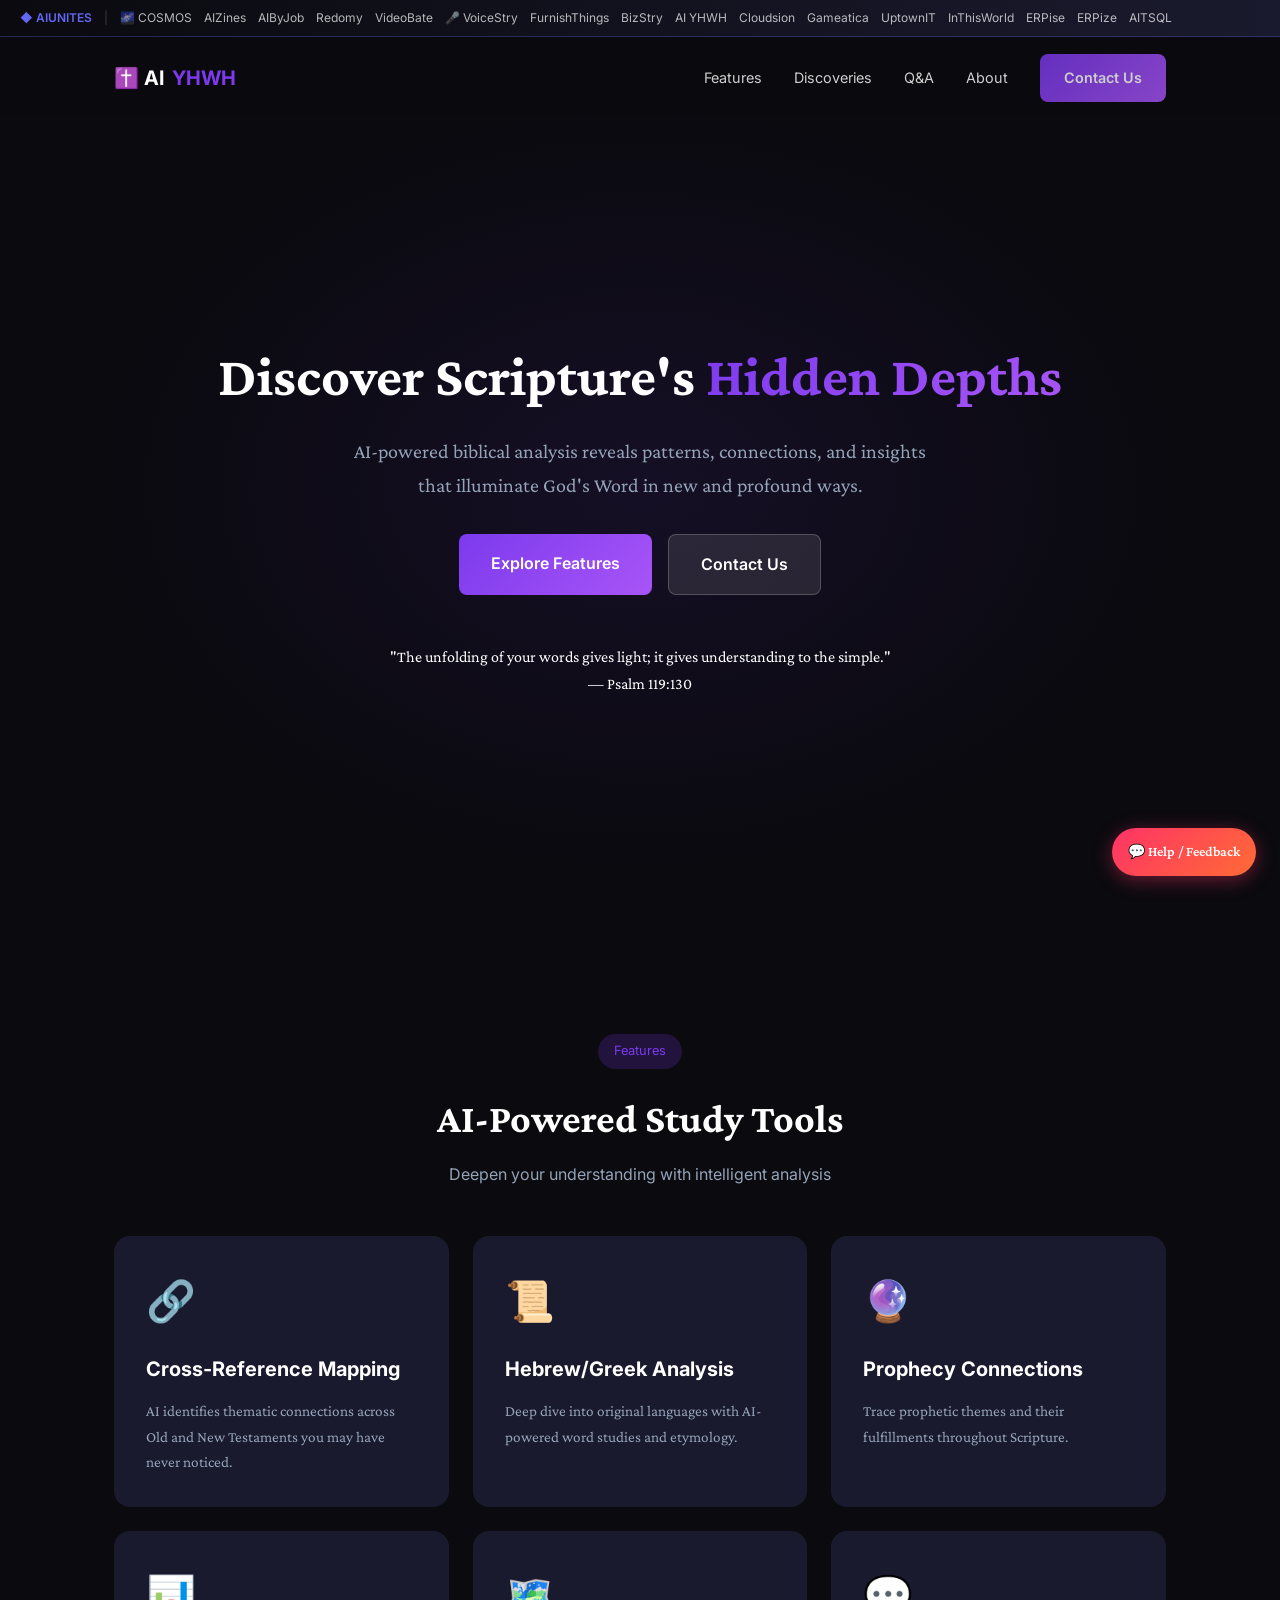
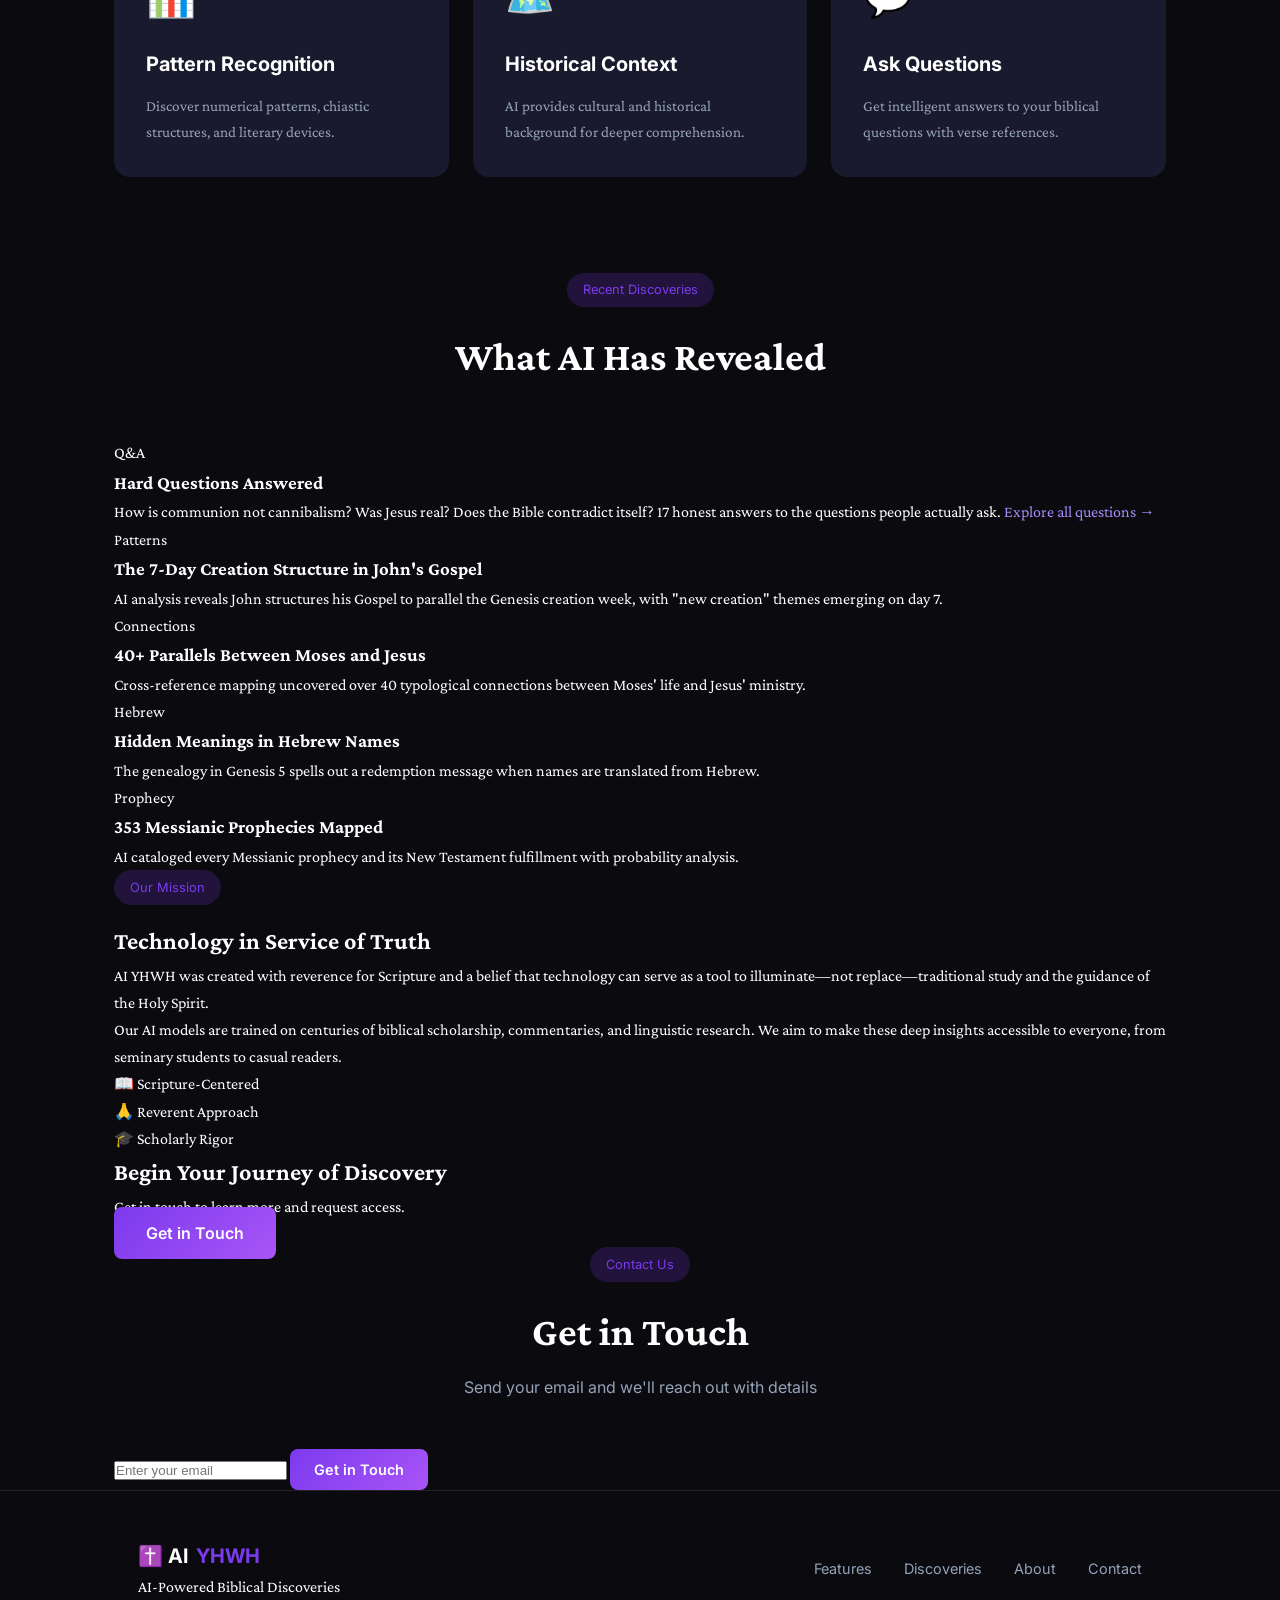
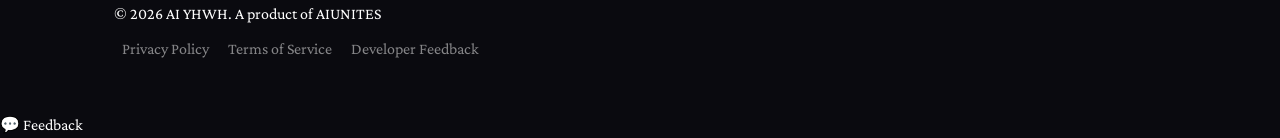
==== commit 56de2235: "Auto-publish: 2026-04-27 20:54:41" ====
--- a/index.html
+++ b/index.html
@@ -62,7 +62,7 @@
 </head>
 <body>
   <!-- AIUNITES Webring -->
-  <style>.aiunites-bar{position:fixed;top:0;left:0;right:0;z-index:1100;background:linear-gradient(90deg,#0a0a0f,#1a1a2e);border-bottom:1px solid rgba(99,102,241,.3);padding:8px 0;font-size:12px}.aiunites-bar-content{max-width:1400px;margin:0 auto;padding:0 20px;display:flex;align-items:center;gap:12px;overflow-x:auto;scrollbar-width:none}.aiunites-bar-content::-webkit-scrollbar{display:none}.aiunites-bar a{color:rgba(255,255,255,.7);text-decoration:none;white-space:nowrap;transition:color .2s}.aiunites-bar a:hover{color:#fff}.aiunites-bar-brand{color:#6366f1!important;font-weight:600}.aiunites-bar-brand:hover{color:#818cf8!important}.aiunites-bar-active{color:#fff!important;text-decoration:underline;text-underline-offset:3px}.aiunites-bar-divider{color:rgba(255,255,255,.2)}.wb-arrow{display:none;position:fixed;top:0;width:36px;height:33px;align-items:center;justify-content:center;cursor:pointer;z-index:1102;border:none;padding:0;font-size:16px;line-height:1;color:rgba(255,255,255,.8);transition:color .2s,opacity .2s}.wb-arrow:hover{color:#fff}.wb-left{left:0;background:linear-gradient(90deg,#0d0d1a 55%,transparent)}.wb-right{right:0;background:linear-gradient(270deg,#0d0d1a 55%,transparent)}@media (hover:hover) and (pointer:fine){.wb-arrow{display:flex}}</style>
+  <style>.aiunites-bar{position:fixed;top:0;left:0;right:0;z-index:1100;background:linear-gradient(90deg,#0a0a0f,#1a1a2e);border-bottom:1px solid rgba(99,102,241,.3);padding:8px 0;font-size:12px}.aiunites-bar-content{max-width:1400px;margin:0 auto;padding:0 20px;display:flex;align-items:center;gap:12px;overflow-x:auto;scrollbar-width:none}.aiunites-bar-content::-webkit-scrollbar{display:none}.aiunites-bar a{color:rgba(255,255,255,.7);text-decoration:none;white-space:nowrap;transition:color .2s}.aiunites-bar a:hover{color:#fff}.aiunites-bar-brand{color:#6366f1!important;font-weight:600}.aiunites-bar-brand:hover{color:#818cf8!important}.aiunites-bar-active{color:#fff!important;text-decoration:underline;text-underline-offset:3px}.aiunites-bar-divider{color:rgba(255,255,255,.2)}.wb-arrow{display:none;position:fixed;top:0;width:36px;height:33px;align-items:center;justify-content:center;cursor:pointer;z-index:1102;border:none;padding:0;font-size:16px;line-height:1;color:rgba(255,255,255,.8);transition:color .2s,opacity .2s}.wb-arrow:hover{color:#fff}.wb-left{left:0;background:linear-gradient(90deg,#0d0d1a 55%,transparent)}.wb-right{right:0;background:linear-gradient(270deg,#0d0d1a 55%,transparent)}@media (hover:hover) and (pointer:fine){.wb-arrow{display:flex}}body{padding-top:38px!important}.nav{top:38px!important}</style>
 <button class="wb-arrow wb-left" id="wb-left" aria-label="Scroll webring left">&#8249;</button>
 <div class="aiunites-bar"><div class="aiunites-bar-content" id="wb-content"><a href="https://aiunites.github.io/aiunites-site/" class="aiunites-bar-brand">&#9670; AIUNITES</a><span class="aiunites-bar-divider">|</span></div></div>
 <button class="wb-arrow wb-right" id="wb-right" aria-label="Scroll webring right">&#8250;</button>
